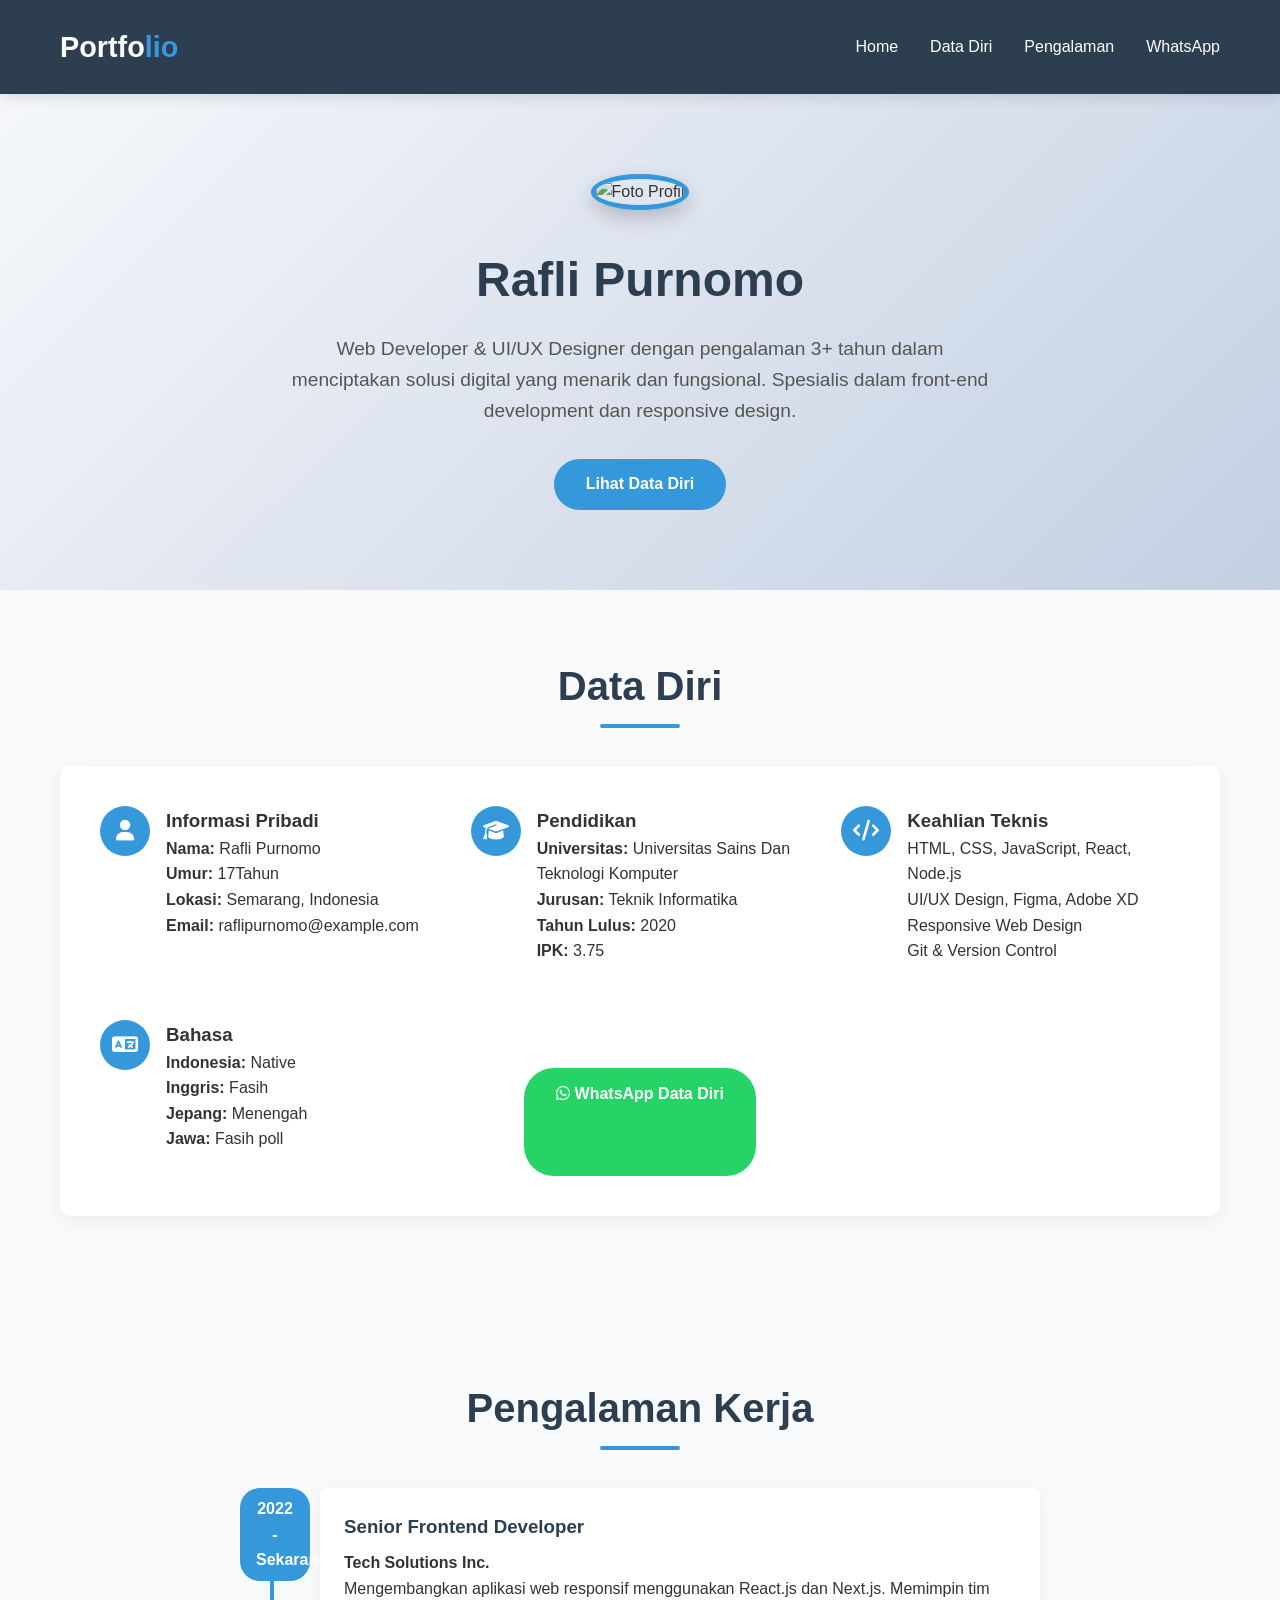
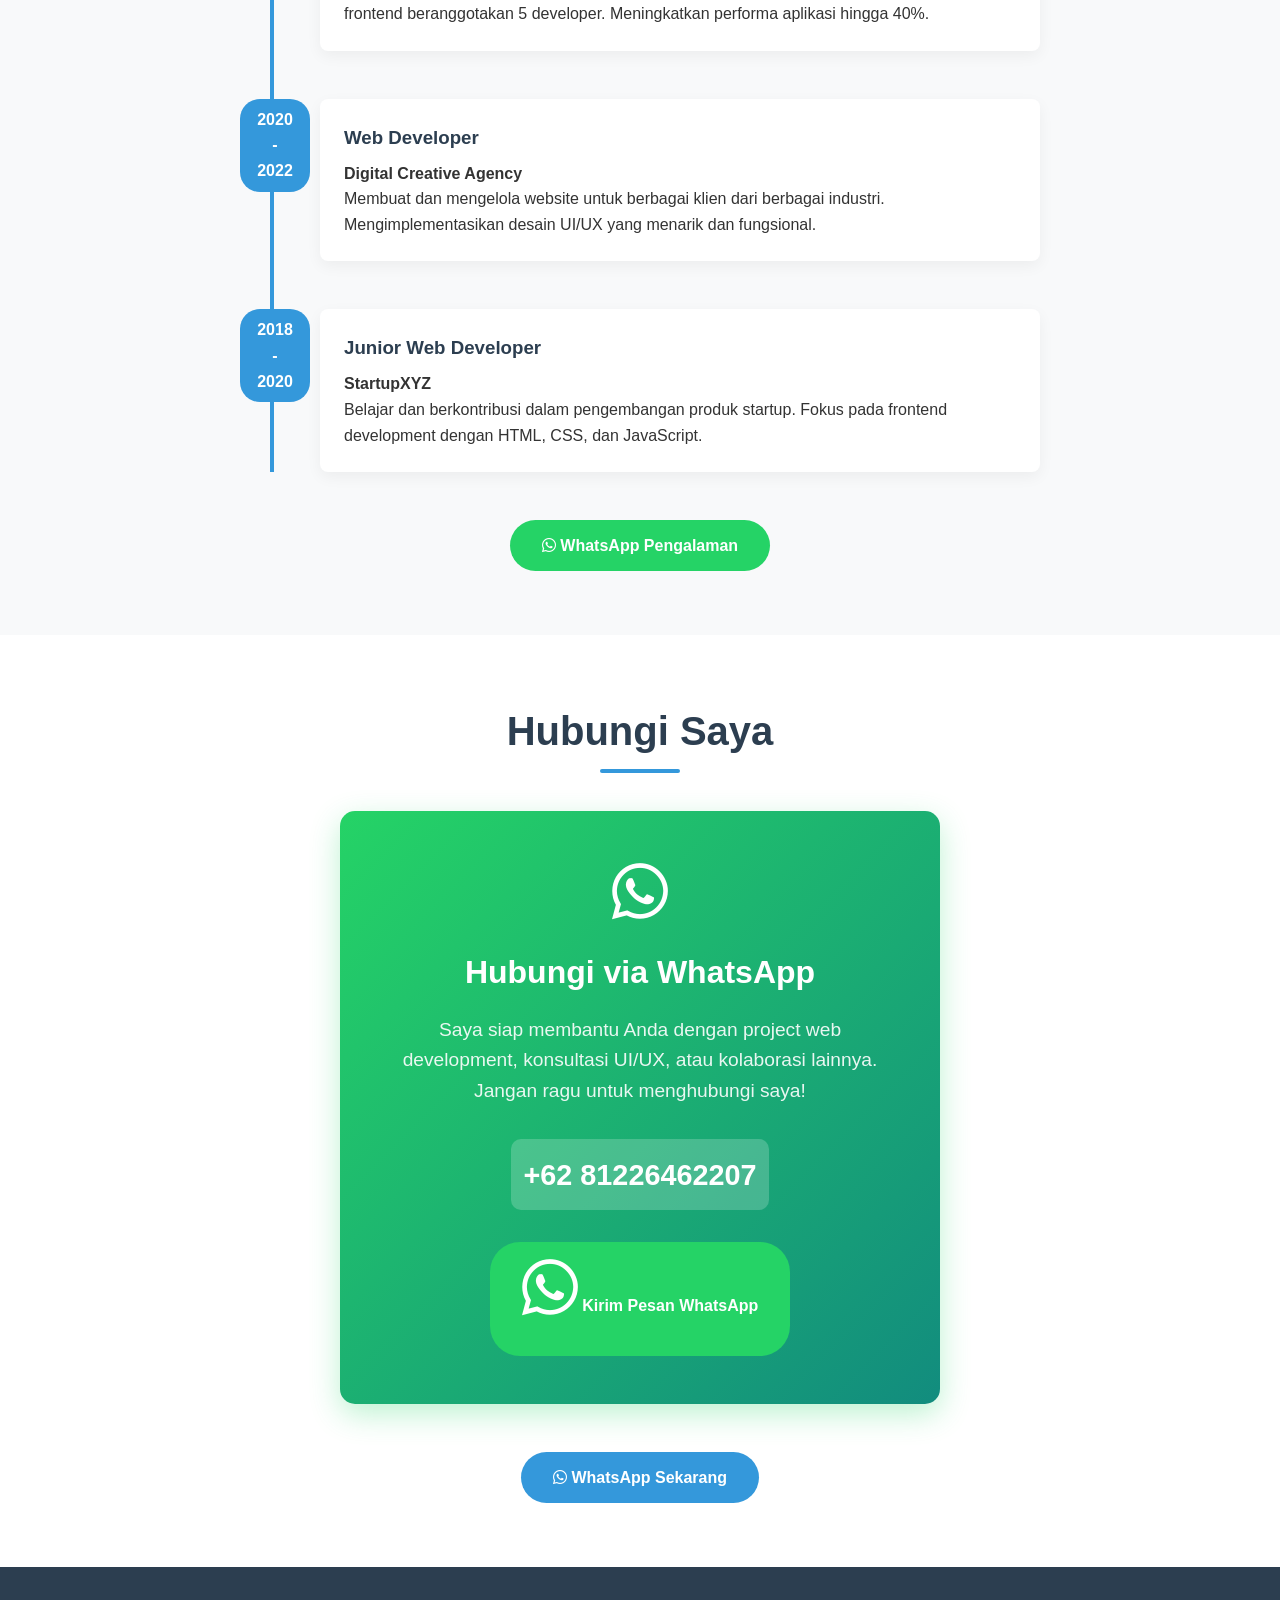
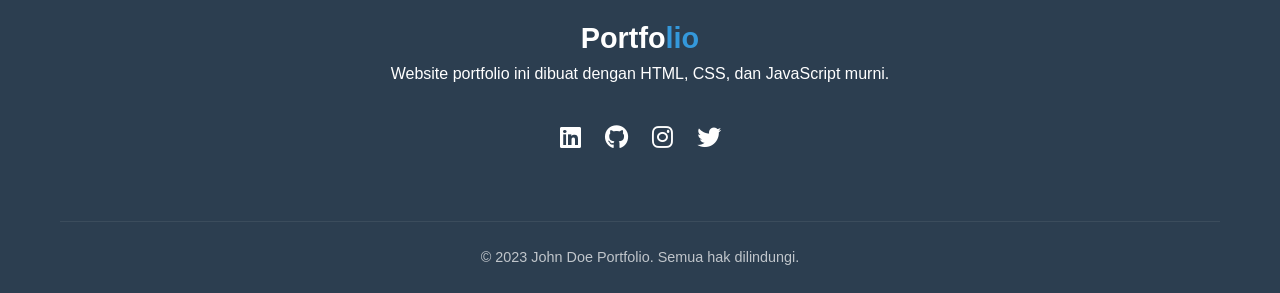
==== index.html @ 5762c3de "Add files via upload" ====
<!DOCTYPE html>
<html lang="id">
<head>
    <meta charset="UTF-8">
    <meta name="viewport" content="width=device-width, initial-scale=1.0">
    <title>Portfolio  raflipurnomo</title>
    <link rel="stylesheet" href="https://cdnjs.cloudflare.com/ajax/libs/font-awesome/6.4.0/css/all.min.css">
    <link rel="stylesheet" href="style.css">
</head>
<body>
    <!-- Header & Navigation -->
    <header>
        <div class="container">
            <nav>
                <a href="#" class="logo">Portfo<span>lio</span></a>
                <ul class="nav-links">
                    <li><a href="#home">Home</a></li>
                    <li><a href="#data-diri">Data Diri</a></li>
                    <li><a href="#pengalaman">Pengalaman</a></li>
                    <li><a href="#whatsapp">WhatsApp</a></li>
                </ul>
                <button class="mobile-menu-btn" id="mobileMenuBtn">
                    <i class="fas fa-bars"></i>
                </button>
            </nav>
        </div>
    </header>

    <!-- Hero Section -->
    <section class="hero" id="home">
        <div class="container">
            <img src="./100CANON (97).JPG" alt="Foto Profil" class="profile-img">
            
            <h1>Rafli Purnomo </h1>
            <p>Web Developer & UI/UX Designer dengan pengalaman 3+ tahun dalam menciptakan solusi digital yang menarik dan fungsional. Spesialis dalam front-end development dan responsive design.</p>
            <a href="#data-diri" class="btn btn-primary">Lihat Data Diri</a>
        </div>
    </section>

    <!-- Data Diri Section -->
    <section id="data-diri">
        <div class="container">
            <h2 class="section-title">Data Diri</h2>
            <div class="data-diri">
                <div class="data-diri-grid">
                    <div class="data-item">
                        <div class="data-icon">
                            <i class="fas fa-user"></i>
                        </div>
                        <div>
                            <h3>Informasi Pribadi</h3>
                            <p><strong>Nama:</strong> Rafli Purnomo</p>
                            <p><strong>Umur:</strong> 17Tahun</p>
                            <p><strong>Lokasi:</strong> Semarang, Indonesia</p>
                            <p><strong>Email:</strong> raflipurnomo@example.com</p>
                        </div>
                    </div>
                    <div class="data-item">
                        <div class="data-icon">
                            <i class="fas fa-graduation-cap"></i>
                        </div>
                        <div>
                            <h3>Pendidikan</h3>
                            <p><strong>Universitas:</strong> Universitas Sains Dan Teknologi Komputer</p>
                            <p><strong>Jurusan:</strong> Teknik Informatika</p>
                            <p><strong>Tahun Lulus:</strong> 2020</p>
                            <p><strong>IPK:</strong> 3.75</p>
                        </div>
                    </div>
                    <div class="data-item">
                        <div class="data-icon">
                            <i class="fas fa-code"></i>
                        </div>
                        <div>
                            <h3>Keahlian Teknis</h3>
                            <p>HTML, CSS, JavaScript, React, Node.js</p>
                            <p>UI/UX Design, Figma, Adobe XD</p>
                            <p>Responsive Web Design</p>
                            <p>Git & Version Control</p>
                        </div>
                    </div>
                    <div class="data-item">
                        <div class="data-icon">
                            <i class="fas fa-language"></i>
                        </div>
                        <div>
                            <h3>Bahasa</h3>
                            <p><strong>Indonesia:</strong> Native</p>
                            <p><strong>Inggris:</strong> Fasih</p>
                            <p><strong>Jepang:</strong> Menengah</p>
                            <p><strong>Jawa:</strong> Fasih poll </p>
                        </div>
            </div>
            <div class="btn-group">
                <a href="https://wa.me/082126462207text=Halo,%20saya%20tertarik%20dengan%20data%20diri%20Anda%20di%20portfolio" target="_blank" class="btn btn-whatsapp">
                    <i class="fab fa-whatsapp"></i> WhatsApp Data Diri
                </a>
            </div>
        </div>
    </section>

    <!-- Pengalaman Section -->
    <section id="pengalaman" class="pengalaman">
        <div class="container">
            <h2 class="section-title">Pengalaman Kerja</h2>
            <div class="timeline">
                <div class="timeline-item">
                    <div class="timeline-date">2022 - Sekarang</div>
                    <div class="timeline-content">
                        <h3>Senior Frontend Developer</h3>
                        <h4>Tech Solutions Inc.</h4>
                        <p>Mengembangkan aplikasi web responsif menggunakan React.js dan Next.js. Memimpin tim frontend beranggotakan 5 developer. Meningkatkan performa aplikasi hingga 40%.</p>
                    </div>
                </div>
                <div class="timeline-item">
                    <div class="timeline-date">2020 - 2022</div>
                    <div class="timeline-content">
                        <h3>Web Developer</h3>
                        <h4>Digital Creative Agency</h4>
                        <p>Membuat dan mengelola website untuk berbagai klien dari berbagai industri. Mengimplementasikan desain UI/UX yang menarik dan fungsional.</p>
                    </div>
                </div>
                <div class="timeline-item">
                    <div class="timeline-date">2018 - 2020</div>
                    <div class="timeline-content">
                        <h3>Junior Web Developer</h3>
                        <h4>StartupXYZ</h4>
                        <p>Belajar dan berkontribusi dalam pengembangan produk startup. Fokus pada frontend development dengan HTML, CSS, dan JavaScript.</p>
                    </div>
                </div>
            </div>
            <div class="btn-group">
                <a href="https://wa.me/6281234567890?text=Halo,%20saya%20tertarik%20dengan%20pengalaman%20kerja%20Anda%20di%20portfolio" target="_blank" class="btn btn-whatsapp">
                    <i class="fab fa-whatsapp"></i> WhatsApp Pengalaman
                </a>
            </div>
        </div>
    </section>

    <!-- WhatsApp Section -->
    <section id="whatsapp" class="whatsapp-section">
        <div class="container">
            <h2 class="section-title">Hubungi Saya</h2>
            <div class="whatsapp-box">
                <i class="fab fa-whatsapp"></i>
                <h3>Hubungi via WhatsApp</h3>
                <p>Saya siap membantu Anda dengan project web development, konsultasi UI/UX, atau kolaborasi lainnya. Jangan ragu untuk menghubungi saya!</p>
                <div class="whatsapp-number">+62 81226462207 </div>
                <a href="https://wa.me/6281226462207" target="_blank" class="btn btn-whatsapp">
                    <i class="fab fa-whatsapp"></i> Kirim Pesan WhatsApp
                </a>
            </div>
            <div class="btn-group">
                <a href="https://wa.me/6281226462207?text=Halo,%20saya%20ingin%20berbicara%20lebih%20lanjut%20tentang%20layanan%20Anda" target="_blank" class="btn btn-primary">
                    <i class="fab fa-whatsapp"></i> WhatsApp Sekarang
                </a>
            </div>
        </div>
    </section>

    <!-- Footer -->
    <footer>
        <div class="container">
            <div class="footer-content">
                <a href="#" class="logo">Portfo<span>lio</span></a>
                <p>Website portfolio ini dibuat dengan HTML, CSS, dan JavaScript murni.</p>
                <div class="social-links">
                    <a href="#"><i class="fab fa-linkedin"></i></a>
                    <a href="#"><i class="fab fa-github"></i></a>
                    <a href="#"><i class="fab fa-instagram"></i></a>
                    <a href="#"><i class="fab fa-twitter"></i></a>
                </div>
                <div class="copyright">
                    &copy; 2023 John Doe Portfolio. Semua hak dilindungi.
                </div>
            </div>
        </div>
    </footer>

    <script>
        // Mobile Menu Toggle
        const mobileMenuBtn = document.getElementById('mobileMenuBtn');
        const navLinks = document.querySelector('.nav-links');
        
        mobileMenuBtn.addEventListener('click', () => {
            navLinks.classList.toggle('active');
            mobileMenuBtn.innerHTML = navLinks.classList.contains('active') 
                ? '<i class="fas fa-times"></i>' 
                : '<i class="fas fa-bars"></i>';
        });
        
        // Close mobile menu when clicking a link
        document.querySelectorAll('.nav-links a').forEach(link => {
            link.addEventListener('click', () => {
                navLinks.classList.remove('active');
                mobileMenuBtn.innerHTML = '<i class="fas fa-bars"></i>';
            });
        });
        
        // Smooth scrolling for anchor links
        document.querySelectorAll('a[href^="#"]').forEach(anchor => {
            anchor.addEventListener('click', function(e) {
                e.preventDefault();
                
                const targetId = this.getAttribute('href');
                if(targetId === '#') return;
                
                const targetElement = document.querySelector(targetId);
                if(targetElement) {
                    window.scrollTo({
                        top: targetElement.offsetTop - 80,
                        behavior: 'smooth'
                    });
                }
            });
        });
        
        // WhatsApp buttons functionality
        document.querySelectorAll('.btn-whatsapp, .btn-primary').forEach(button => {
            button.addEventListener('click', function(e) {
                // If it's already a WhatsApp link, let it proceed normally
                if(this.href.includes('wa.me')) return;
                
                // Otherwise, prevent default and show WhatsApp dialog
                e.preventDefault();
                const phoneNumber = "6281234567890"; // Ganti dengan nomor WhatsApp Anda
                const message = "Halo, saya tertarik dengan portfolio Anda.";
                const whatsappUrl = `https://wa.me/${phoneNumber}?text=${encodeURIComponent(message)}`;
                window.open(whatsappUrl, '_blank');
            });
        });
        
        // Add active class to nav links on scroll
        window.addEventListener('scroll', () => {
            const sections = document.querySelectorAll('section');
            const navLinks = document.querySelectorAll('.nav-links a');
            
            let current = '';
            sections.forEach(section => {
                const sectionTop = section.offsetTop;
                const sectionHeight = section.clientHeight;
                if(scrollY >= (sectionTop - 100)) {
                    current = section.getAttribute('id');
                }
            });
            
            navLinks.forEach(link => {
                link.classList.remove('active');
                if(link.getAttribute('href') === `#${current}`) {
                    link.classList.add('active');
                }
            });
        });
    </script>
</body>
</html>
---- style.css ----
* {
            margin: 0;
            padding: 0;
            box-sizing: border-box;
            font-family: 'Segoe UI', Tahoma, Geneva, Verdana, sans-serif;
        }

        :root {
            --primary: #2c3e50;
            --secondary: #3498db;
            --accent: #e74c3c;
            --light: #ecf0f1;
            --dark: #2c3e50;
        }

        body {
            background-color: #f9f9f9;
            color: #333;
            line-height: 1.6;
        }

        .container {
            max-width: 1200px;
            margin: 0 auto;
            padding: 0 20px;
        }

        /* Header & Navigation */
        header {
            background-color: var(--primary);
            color: white;
            padding: 1.5rem 0;
            position: sticky;
            top: 0;
            z-index: 100;
            box-shadow: 0 4px 12px rgba(0, 0, 0, 0.1);
        }

        nav {
            display: flex;
            justify-content: space-between;
            align-items: center;
        }

        .logo {
            font-size: 1.8rem;
            font-weight: 700;
            color: white;
            text-decoration: none;
        }

        .logo span {
            color: var(--secondary);
        }

        .nav-links {
            display: flex;
            list-style: none;
            gap: 2rem;
        }

        .nav-links a {
            color: white;
            text-decoration: none;
            font-weight: 500;
            transition: color 0.3s;
            padding: 0.5rem 0;
            position: relative;
        }

        .nav-links a:hover {
            color: var(--secondary);
        }

        .nav-links a::after {
            content: '';
            position: absolute;
            bottom: 0;
            left: 0;
            width: 0;
            height: 2px;
            background-color: var(--secondary);
            transition: width 0.3s;
        }

        .nav-links a:hover::after {
            width: 100%;
        }

        .mobile-menu-btn {
            display: none;
            background: none;
            border: none;
            color: white;
            font-size: 1.5rem;
            cursor: pointer;
        }

        /* Hero Section */
        .hero {
            padding: 5rem 0;
            background: linear-gradient(135deg, #f5f7fa 0%, #c3cfe2 100%);
            text-align: center;
        }

        .hero h1 {
            font-size: 3rem;
            margin-bottom: 1rem;
            color: var(--primary);
        }

        .hero p {
            font-size: 1.2rem;
            max-width: 700px;
            margin: 0 auto 2rem;
            color: #555;
        }

        .profile-img {
            width: 200px;
            height: 200px;
            border-radius: 50%;
            object-fit: cover;
            border: 5px solid var(--secondary);
            margin-bottom: 2rem;
            box-shadow: 0 8px 20px rgba(0, 0, 0, 0.2);
        }

        /* Sections */
        section {
            padding: 4rem 0;
        }

        .section-title {
            text-align: center;
            font-size: 2.5rem;
            margin-bottom: 3rem;
            color: var(--primary);
            position: relative;
        }

        .section-title::after {
            content: '';
            position: absolute;
            bottom: -10px;
            left: 50%;
            transform: translateX(-50%);
            width: 80px;
            height: 4px;
            background-color: var(--secondary);
            border-radius: 2px;
        }

        /* Data Diri Section */
        .data-diri {
            background-color: white;
            box-shadow: 0 5px 15px rgba(0, 0, 0, 0.05);
            border-radius: 10px;
            padding: 2.5rem;
            margin-bottom: 2rem;
        }

        .data-diri-grid {
            display: grid;
            grid-template-columns: repeat(auto-fill, minmax(300px, 1fr));
            gap: 2rem;
        }

        .data-item {
            display: flex;
            align-items: flex-start;
            gap: 1rem;
            margin-bottom: 1.5rem;
        }

        .data-icon {
            background-color: var(--secondary);
            color: white;
            width: 50px;
            height: 50px;
            border-radius: 50%;
            display: flex;
            align-items: center;
            justify-content: center;
            font-size: 1.3rem;
            flex-shrink: 0;
        }

        /* Pengalaman Section */
        .pengalaman {
            background-color: #f8f9fa;
        }

        .timeline {
            max-width: 800px;
            margin: 0 auto;
            position: relative;
        }

        .timeline::before {
            content: '';
            position: absolute;
            left: 30px;
            top: 0;
            bottom: 0;
            width: 4px;
            background-color: var(--secondary);
        }

        .timeline-item {
            position: relative;
            padding-left: 80px;
            margin-bottom: 3rem;
        }

        .timeline-date {
            position: absolute;
            left: 0;
            top: 0;
            background-color: var(--secondary);
            color: white;
            padding: 0.5rem 1rem;
            border-radius: 20px;
            font-weight: 600;
            width: 70px;
            text-align: center;
        }

        .timeline-content {
            background-color: white;
            padding: 1.5rem;
            border-radius: 8px;
            box-shadow: 0 5px 15px rgba(0, 0, 0, 0.05);
        }

        .timeline-content h3 {
            color: var(--primary);
            margin-bottom: 0.5rem;
        }

        /* WhatsApp Section */
        .whatsapp-section {
            background-color: white;
        }

        .whatsapp-box {
            background: linear-gradient(135deg, #25D366 0%, #128C7E 100%);
            color: white;
            padding: 3rem;
            border-radius: 15px;
            text-align: center;
            max-width: 600px;
            margin: 0 auto;
            box-shadow: 0 10px 30px rgba(37, 211, 102, 0.3);
        }

        .whatsapp-box i {
            font-size: 4rem;
            margin-bottom: 1.5rem;
        }

        .whatsapp-box h3 {
            font-size: 2rem;
            margin-bottom: 1rem;
        }

        .whatsapp-box p {
            font-size: 1.2rem;
            margin-bottom: 2rem;
            opacity: 0.9;
        }

        .whatsapp-number {
            font-size: 1.8rem;
            font-weight: 700;
            margin-bottom: 2rem;
            background-color: rgba(255, 255, 255, 0.2);
            padding: 0.8rem;
            border-radius: 10px;
            display: inline-block;
        }

        /* Buttons */
        .btn {
            display: inline-block;
            padding: 0.8rem 2rem;
            border-radius: 30px;
            font-weight: 600;
            text-decoration: none;
            transition: all 0.3s ease;
            cursor: pointer;
            border: none;
            font-size: 1rem;
        }

        .btn-primary {
            background-color: var(--secondary);
            color: white;
        }

        .btn-primary:hover {
            background-color: #2980b9;
            transform: translateY(-3px);
            box-shadow: 0 7px 15px rgba(52, 152, 219, 0.3);
        }

        .btn-whatsapp {
            background-color: #25D366;
            color: white;
        }

        .btn-whatsapp:hover {
            background-color: #128C7E;
            transform: translateY(-3px);
            box-shadow: 0 7px 15px rgba(37, 211, 102, 0.3);
        }

        .btn-group {
            display: flex;
            justify-content: center;
            flex-wrap: wrap;
            gap: 1rem;
            margin-top: 3rem;
        }

        /* Footer */
        footer {
            background-color: var(--primary);
            color: white;
            padding: 3rem 0 1.5rem;
            text-align: center;
        }

        .footer-content {
            display: flex;
            flex-direction: column;
            align-items: center;
        }

        .social-links {
            display: flex;
            gap: 1.5rem;
            margin: 2rem 0;
        }

        .social-links a {
            color: white;
            font-size: 1.5rem;
            transition: color 0.3s;
        }

        .social-links a:hover {
            color: var(--secondary);
        }

        .copyright {
            margin-top: 2rem;
            padding-top: 1.5rem;
            border-top: 1px solid rgba(255, 255, 255, 0.1);
            width: 100%;
            font-size: 0.9rem;
            opacity: 0.7;
        }

        /* Responsive Design */
        @media (max-width: 768px) {
            .nav-links {
                display: none;
                position: absolute;
                top: 100%;
                left: 0;
                width: 100%;
                background-color: var(--primary);
                flex-direction: column;
                padding: 1rem 0;
                text-align: center;
                box-shadow: 0 10px 15px rgba(0, 0, 0, 0.1);
            }

            .nav-links.active {
                display: flex;
            }

            .mobile-menu-btn {
                display: block;
            }

            .hero h1 {
                font-size: 2.2rem;
            }

            .hero p {
                font-size: 1rem;
            }

            .section-title {
                font-size: 2rem;
            }

            .whatsapp-box {
                padding: 2rem;
            }

            .timeline::before {
                left: 20px;
            }

            .timeline-item {
                padding-left: 60px;
            }

            .timeline-date {
                width: 50px;
                padding: 0.5rem;
                font-size: 0.8rem;
            }

            .btn-group {
                flex-direction: column;
                align-items: center;
            }

            .btn {
                width: 100%;
                max-width: 300px;
                text-align: center;
            }
        }
    </style>
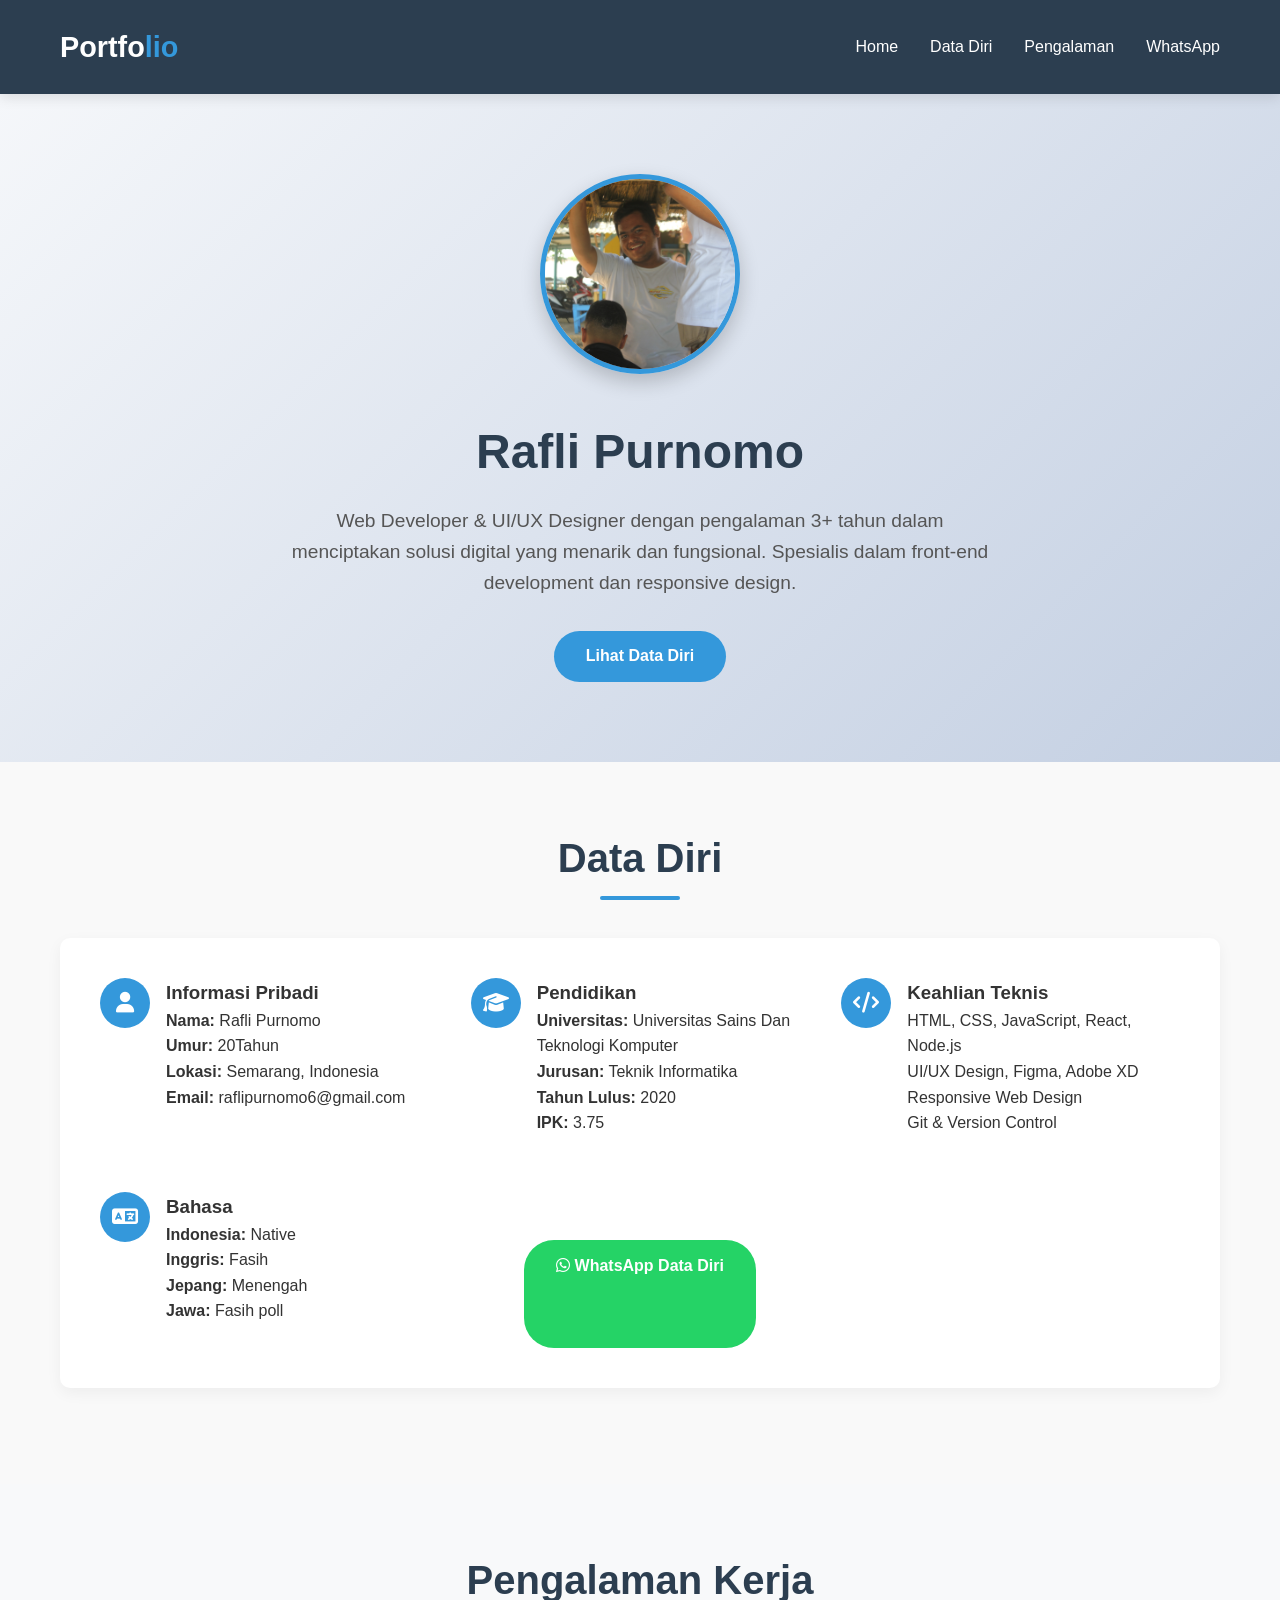
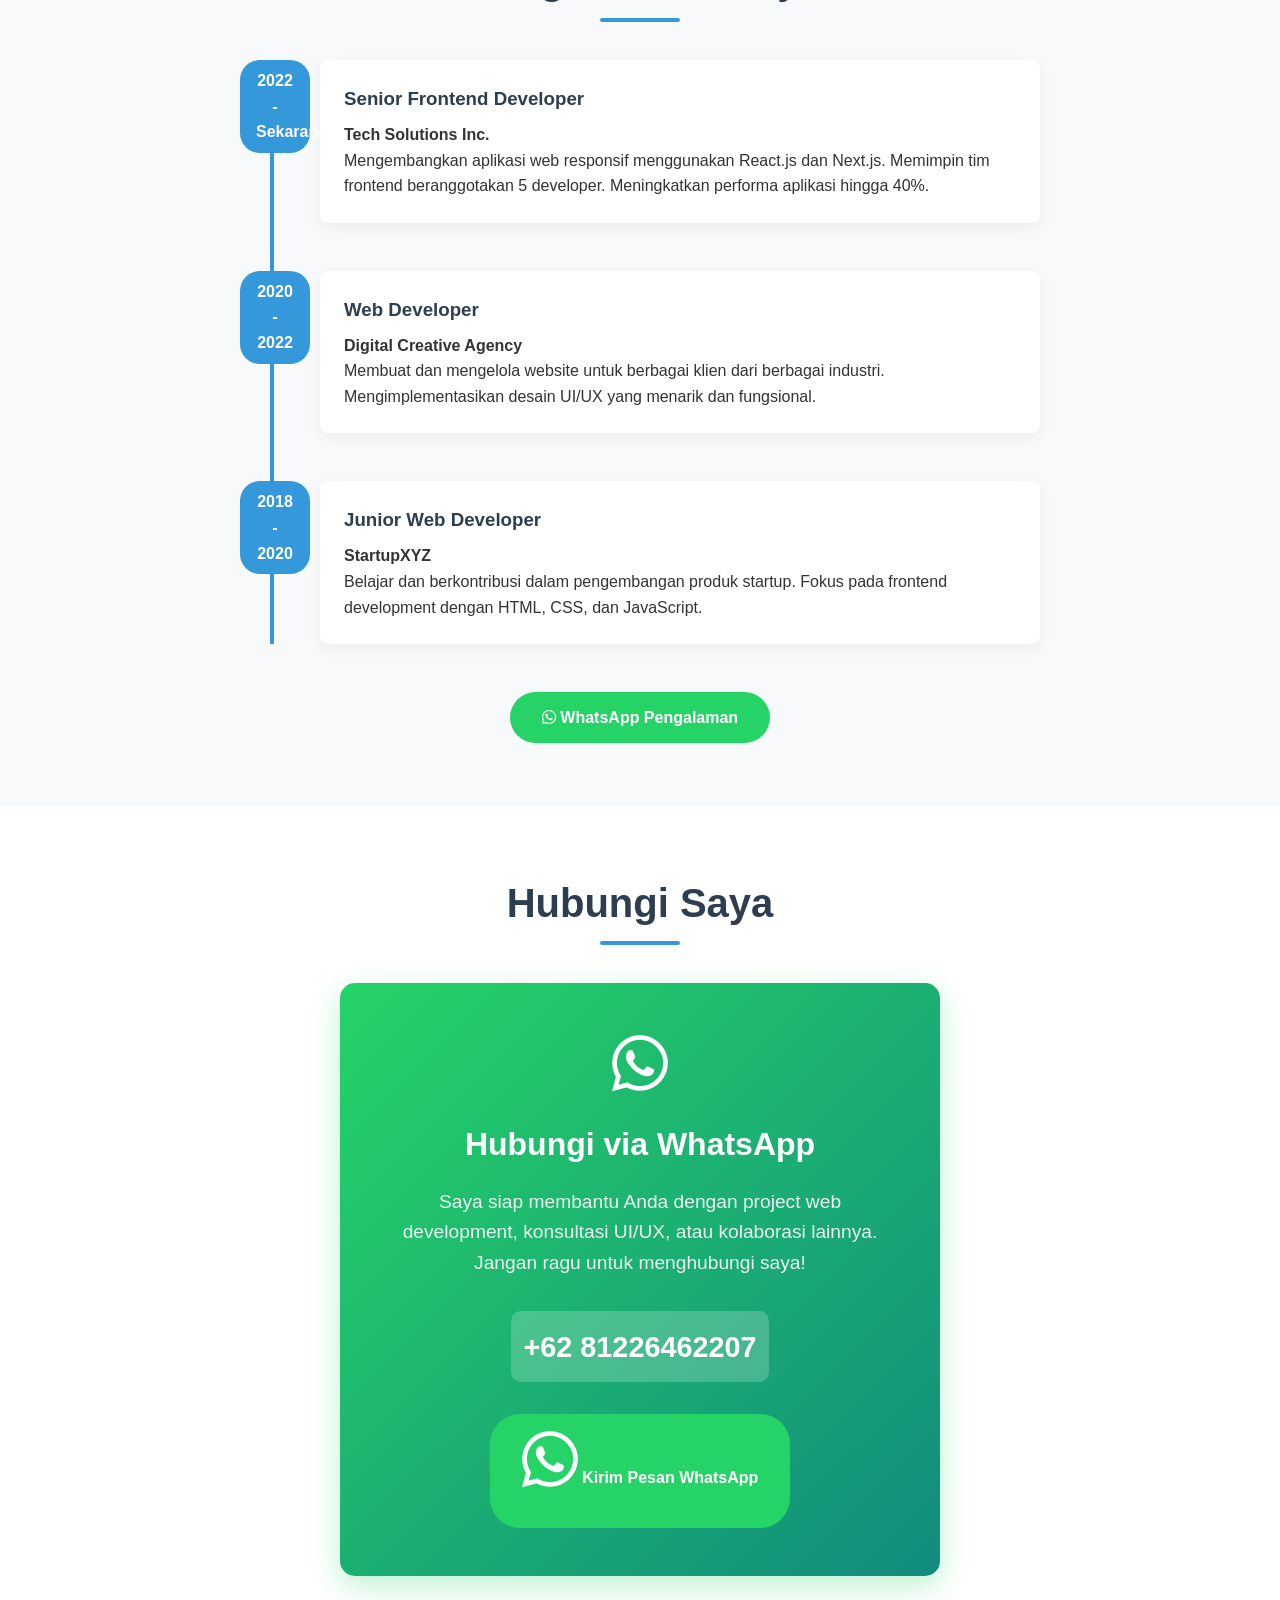
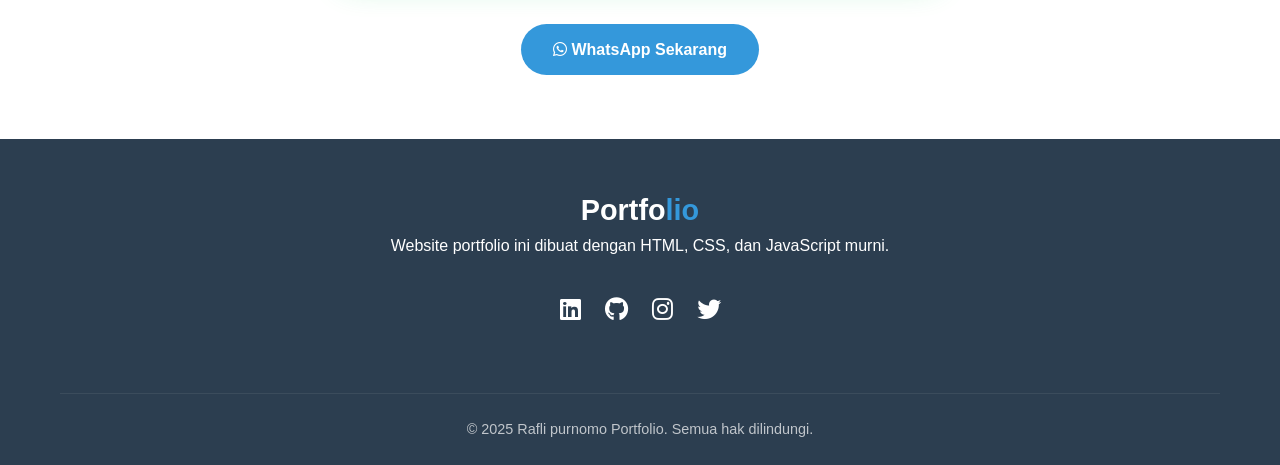
==== commit 85c62cb3: "Update index.html" ====
--- a/index.html
+++ b/index.html
@@ -50,9 +50,9 @@
                         <div>
                             <h3>Informasi Pribadi</h3>
                             <p><strong>Nama:</strong> Rafli Purnomo</p>
-                            <p><strong>Umur:</strong> 17Tahun</p>
+                            <p><strong>Umur:</strong> 20Tahun</p>
                             <p><strong>Lokasi:</strong> Semarang, Indonesia</p>
-                            <p><strong>Email:</strong> raflipurnomo@example.com</p>
+                            <p><strong>Email:</strong> raflipurnomo6@gmail.com</p>
                         </div>
                     </div>
                     <div class="data-item">
@@ -130,7 +130,7 @@
                 </div>
             </div>
             <div class="btn-group">
-                <a href="https://wa.me/6281234567890?text=Halo,%20saya%20tertarik%20dengan%20pengalaman%20kerja%20Anda%20di%20portfolio" target="_blank" class="btn btn-whatsapp">
+                <a href="https://wa.me/6281226462207?text=Halo,%20saya%20tertarik%20dengan%20pengalaman%20kerja%20Anda%20di%20portfolio" target="_blank" class="btn btn-whatsapp">
                     <i class="fab fa-whatsapp"></i> WhatsApp Pengalaman
                 </a>
             </div>
@@ -171,7 +171,7 @@
                     <a href="#"><i class="fab fa-twitter"></i></a>
                 </div>
                 <div class="copyright">
-                    &copy; 2023 John Doe Portfolio. Semua hak dilindungi.
+                    &copy; 2025 Rafli purnomo Portfolio. Semua hak dilindungi.
                 </div>
             </div>
         </div>
@@ -223,7 +223,7 @@
                 
                 // Otherwise, prevent default and show WhatsApp dialog
                 e.preventDefault();
-                const phoneNumber = "6281234567890"; // Ganti dengan nomor WhatsApp Anda
+                const phoneNumber = "6281226262207"; // Ganti dengan nomor WhatsApp Anda
                 const message = "Halo, saya tertarik dengan portfolio Anda.";
                 const whatsappUrl = `https://wa.me/${phoneNumber}?text=${encodeURIComponent(message)}`;
                 window.open(whatsappUrl, '_blank');
@@ -253,4 +253,5 @@
         });
     </script>
 </body>
-</html>+
+</html>
